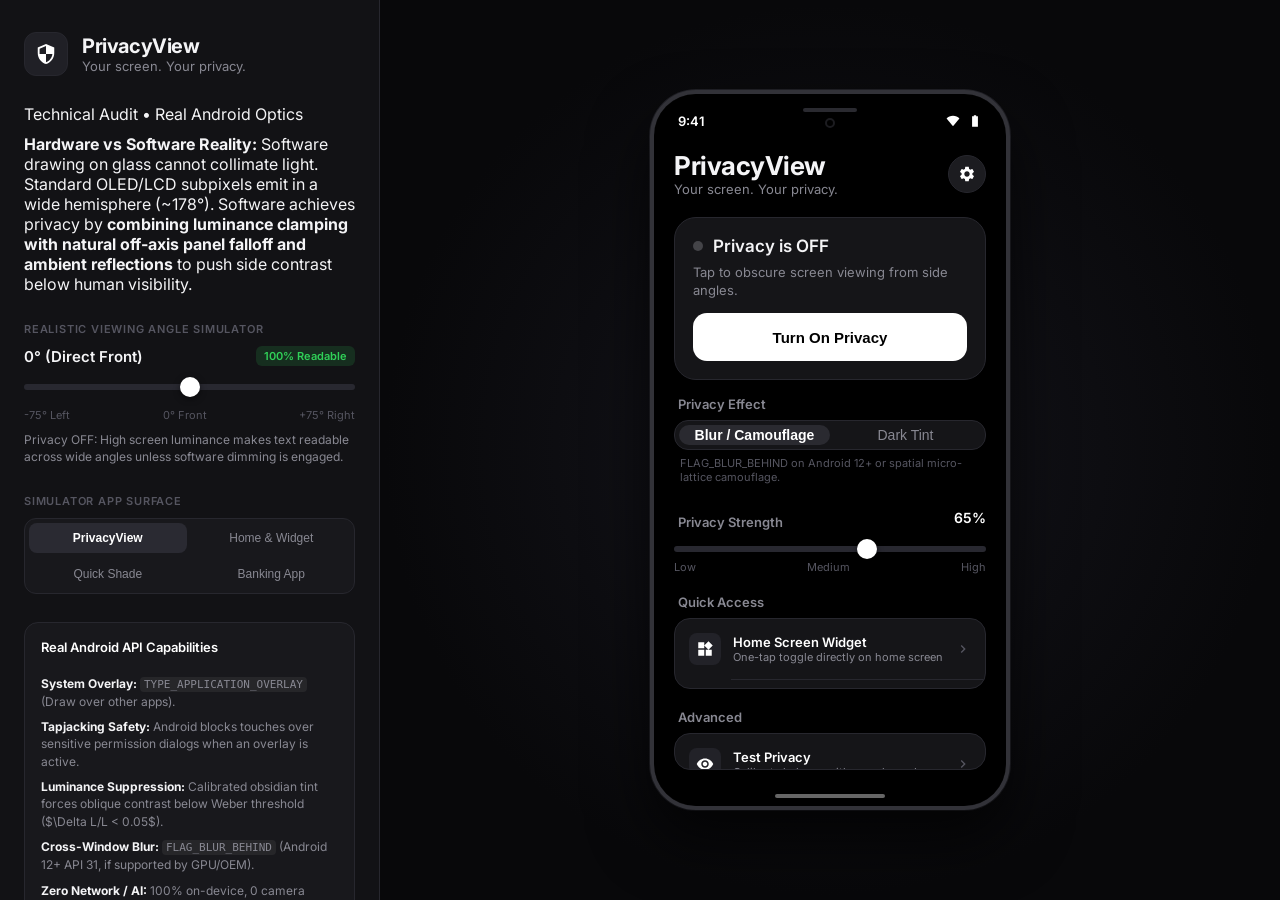
==== web-demo/index.html @ fc20a746 "feat: complete PrivacyView Android prototype with technical audit and validation protocol" ====
<!DOCTYPE html>
<html lang="en">
<head>
  <meta charset="UTF-8">
  <meta name="viewport" content="width=device-width, initial-scale=1.0">
  <title>PrivacyView • Technical Reality & Android Prototype Bench</title>
  <link rel="stylesheet" href="style.css">
  <link rel="preconnect" href="https://fonts.googleapis.com">
  <link rel="preconnect" href="https://fonts.gstatic.com" crossorigin>
  <link href="https://fonts.googleapis.com/css2?family=SF+Pro+Display:wght@300;400;500;600;700&family=Inter:wght@300;400;500;600;700&display=swap" rel="stylesheet">
</head>
<body>
  <div class="app-layout">
    <!-- Sidebar / Showcase Control Panel -->
    <aside class="control-panel">
      <div class="brand">
        <div class="brand-badge">
          <svg width="22" height="22" viewBox="0 0 24 24" fill="currentColor">
            <path d="M12 1L3 5v6c0 5.55 3.84 10.74 9 12 5.16-1.26 9-6.45 9-12V5l-9-4zm0 10.99h7c-.53 4.12-3.28 7.79-7 8.94V12H5V6.3l7-3.11v8.8z"/>
          </svg>
        </div>
        <div>
          <h1>PrivacyView</h1>
          <p class="tagline">Your screen. Your privacy.</p>
        </div>
      </div>

      <!-- Real Optics & Physics Explainer -->
      <div class="panel-section audit-card">
        <div class="audit-badge">Technical Audit • Real Android Optics</div>
        <p class="audit-summary">
          <strong>Hardware vs Software Reality:</strong> Software drawing on glass cannot collimate light. Standard OLED/LCD subpixels emit in a wide hemisphere (~178°). Software achieves privacy by <strong>combining luminance clamping with natural off-axis panel falloff and ambient reflections</strong> to push side contrast below human visibility.
        </p>
      </div>

      <div class="panel-section">
        <label class="section-label">REALISTIC VIEWING ANGLE SIMULATOR</label>
        <div class="angle-header">
          <span id="angle-label">0° (Direct Front)</span>
          <span id="angle-occlusion-tag" class="badge badge-front">100% Readable</span>
        </div>
        <input type="range" id="angle-slider" min="-75" max="75" value="0" step="1">
        <div class="slider-marks">
          <span>-75° Left</span>
          <span>0° Front</span>
          <span>+75° Right</span>
        </div>
        <p class="caption" id="angle-physics-caption">Direct line-of-sight: High visual contrast allows comfortable reading even when dimmed.</p>
      </div>

      <div class="panel-section">
        <label class="section-label">SIMULATOR APP SURFACE</label>
        <div class="pill-segmented" id="app-screen-selector">
          <button class="pill-btn active" data-screen="privacy-app">PrivacyView</button>
          <button class="pill-btn" data-screen="home-widget">Home & Widget</button>
          <button class="pill-btn" data-screen="quick-settings">Quick Shade</button>
          <button class="pill-btn" data-screen="banking-app">Banking App</button>
        </div>
      </div>

      <div class="panel-section specs-card">
        <h3>Real Android API Capabilities</h3>
        <ul>
          <li><strong>System Overlay:</strong> <code>TYPE_APPLICATION_OVERLAY</code> (Draw over other apps).</li>
          <li><strong>Tapjacking Safety:</strong> Android blocks touches over sensitive permission dialogs when an overlay is active.</li>
          <li><strong>Luminance Suppression:</strong> Calibrated obsidian tint forces oblique contrast below Weber threshold ($\Delta L/L < 0.05$).</li>
          <li><strong>Cross-Window Blur:</strong> <code>FLAG_BLUR_BEHIND</code> (Android 12+ API 31, if supported by GPU/OEM).</li>
          <li><strong>Zero Network / AI:</strong> 100% on-device, 0 camera permissions.</li>
        </ul>
      </div>

      <div class="footer-note">
        <span class="dot-live"></span> Validated Prototype Architecture
      </div>
    </aside>

    <!-- Main Viewport: 3D Phone Rig -->
    <main class="viewport">
      <div class="phone-stage">
        <div class="phone-container" id="phone-container">
          <div class="phone-body">
            <!-- Hardware Details -->
            <div class="phone-speaker"></div>
            <div class="phone-camera"></div>

            <!-- Screen Area -->
            <div class="phone-screen" id="phone-screen">
              
              <!-- System Status Bar -->
              <div class="phone-status-bar">
                <span class="status-time">9:41</span>
                <div class="status-icons">
                  <span class="privacy-tile-indicator" id="status-privacy-dot" title="PrivacyView Active"></span>
                  <svg width="14" height="14" viewBox="0 0 24 24" fill="currentColor"><path d="M12 3C7.5 3 3.75 4.8 1 7.7l11 13.3 11-13.3C20.25 4.8 16.5 3 12 3z"/></svg>
                  <svg width="14" height="14" viewBox="0 0 24 24" fill="currentColor"><path d="M17 4h-3V2h-4v2H7v18h10V4z"/></svg>
                </div>
              </div>

              <!-- SCREEN 1: PrivacyView App UI -->
              <div class="screen-view active" id="view-privacy-app">
                <div class="app-header">
                  <div>
                    <h2 class="app-title">PrivacyView</h2>
                    <p class="app-sub">Your screen. Your privacy.</p>
                  </div>
                  <button class="icon-circle-btn" id="btn-open-settings" title="Settings">
                    <svg width="18" height="18" viewBox="0 0 24 24" fill="currentColor"><path d="M19.14 12.94c.04-.3.06-.61.06-.94 0-.32-.02-.64-.07-.94l2.03-1.58c.18-.14.23-.41.12-.61l-1.92-3.32c-.12-.22-.37-.29-.59-.22l-2.39.96c-.5-.38-1.03-.7-1.62-.94l-.36-2.54c-.04-.24-.24-.41-.48-.41h-3.84c-.24 0-.43.17-.47.41l-.36 2.54c-.59.24-1.13.57-1.62.94l-2.39-.96c-.22-.08-.47 0-.59.22L2.74 8.87c-.12.21-.08.47.12.61l2.03 1.58c-.05.3-.09.63-.09.94s.02.64.07.94l-2.03 1.58c-.18.14-.23.41-.12.61l1.92 3.32c.12.22.37.29.59.22l2.39-.96c.5.38 1.03.7 1.62.94l.36 2.54c.05.24.24.41.48.41h3.84c.24 0 .44-.17.47-.41l.36-2.54c.59-.24 1.13-.56 1.62-.94l2.39.96c.22.08.47 0 .59-.22l1.92-3.32c.12-.22.07-.47-.12-.61l-2.01-1.58zM12 15.6c-1.98 0-3.6-1.62-3.6-3.6s1.62-3.6 3.6-3.6 3.6 1.62 3.6 3.6-1.62 3.6-3.6 3.6z"/></svg>
                  </button>
                </div>

                <!-- Hero Status Card -->
                <div class="card hero-card">
                  <div class="status-row">
                    <span class="status-dot" id="hero-status-dot"></span>
                    <span class="status-text" id="hero-status-text">Privacy is OFF</span>
                  </div>
                  <p class="hero-desc" id="hero-status-desc">Tap to obscure screen viewing from side angles.</p>
                  
                  <button class="hero-toggle-btn" id="hero-toggle-btn">
                    <span id="hero-btn-text">Turn On Privacy</span>
                  </button>
                </div>

                <!-- Privacy Mode Selector -->
                <div class="section-title">Privacy Effect</div>
                <div class="mode-selector-pill">
                  <div class="mode-pill-bg" id="mode-pill-indicator"></div>
                  <button class="mode-choice active" id="mode-blur-btn">Blur / Camouflage</button>
                  <button class="mode-choice" id="mode-dark-btn">Dark Tint</button>
                </div>
                <p class="mode-explanation" id="mode-explanation">FLAG_BLUR_BEHIND on Android 12+ or spatial micro-lattice camouflage.</p>

                <!-- Privacy Strength Slider -->
                <div class="strength-header">
                  <span class="section-title">Privacy Strength</span>
                  <span class="strength-val" id="strength-display">65%</span>
                </div>
                <input type="range" class="apple-slider" id="strength-slider" min="15" max="95" value="65">
                <div class="slider-ticks">
                  <span>Low</span>
                  <span>Medium</span>
                  <span>High</span>
                </div>

                <!-- Quick Access Cards -->
                <div class="section-title" style="margin-top: 20px;">Quick Access</div>
                <div class="list-card">
                  <div class="list-row" id="row-open-widget">
                    <div class="row-icon">
                      <svg width="18" height="18" viewBox="0 0 24 24" fill="currentColor"><path d="M13 13v8h8v-8h-8zM3 21h8v-8H3v8zM3 3v8h8V3H3zm13.66-1.31L11 7.34 16.66 13l5.66-5.66-5.66-5.65z"/></svg>
                    </div>
                    <div class="row-content">
                      <div class="row-title">Home Screen Widget</div>
                      <div class="row-sub">One-tap toggle directly on home screen</div>
                    </div>
                    <svg class="chevron" width="16" height="16" viewBox="0 0 24 24" fill="currentColor"><path d="M10 6L8.59 7.41 13.17 12l-4.58 4.59L10 18l6-6z"/></svg>
                  </div>
                  <div class="row-divider"></div>
                  <div class="list-row" id="row-open-qs">
                    <div class="row-icon">
                      <svg width="18" height="18" viewBox="0 0 24 24" fill="currentColor"><path d="M17 1.01L7 1c-1.1 0-2 .9-2 2v18c0 1.1.9 2 2 2h10c1.1 0 2-.9 2-2V3c0-1.1-.9-1.99-2-1.99zM17 19H7V5h10v14z"/></svg>
                    </div>
                    <div class="row-content">
                      <div class="row-title">Quick Settings Tile</div>
                      <div class="row-sub">Swipe down shade for instant toggle</div>
                    </div>
                    <svg class="chevron" width="16" height="16" viewBox="0 0 24 24" fill="currentColor"><path d="M10 6L8.59 7.41 13.17 12l-4.58 4.59L10 18l6-6z"/></svg>
                  </div>
                </div>

                <!-- Advanced -->
                <div class="section-title" style="margin-top: 20px;">Advanced</div>
                <div class="list-card">
                  <div class="list-row" id="row-open-calibration">
                    <div class="row-icon">
                      <svg width="18" height="18" viewBox="0 0 24 24" fill="currentColor"><path d="M12 4.5C7 4.5 2.73 7.61 1 12c1.73 4.39 6 7.5 11 7.5s9.27-3.11 11-7.5c-1.73-4.39-6-7.5-11-7.5zM12 17c-2.76 0-5-2.24-5-5s2.24-5 5-5 5 2.24 5 5-2.24 5-5 5zm0-8c-1.66 0-3 1.34-3 3s1.34 3 3 3 3-1.34 3-3-1.34-3-3-3z"/></svg>
                    </div>
                    <div class="row-content">
                      <div class="row-title">Test Privacy</div>
                      <div class="row-sub">Calibrate balance with sample cards</div>
                    </div>
                    <svg class="chevron" width="16" height="16" viewBox="0 0 24 24" fill="currentColor"><path d="M10 6L8.59 7.41 13.17 12l-4.58 4.59L10 18l6-6z"/></svg>
                  </div>
                </div>
              </div>

              <!-- SCREEN 2: Home Screen with Widget -->
              <div class="screen-view" id="view-home-widget">
                <div class="home-clock">9:41</div>
                <div class="home-date">Wednesday, September 9</div>

                <!-- PrivacyView Home Widget Card -->
                <div class="home-widget-card" id="home-widget-element">
                  <div class="widget-header">
                    <div class="widget-app-title">PrivacyView</div>
                    <svg width="16" height="16" viewBox="0 0 24 24" fill="currentColor"><path d="M12 1L3 5v6c0 5.55 3.84 10.74 9 12 5.16-1.26 9-6.45 9-12V5l-9-4z"/></svg>
                  </div>
                  <div class="widget-action-pill" id="widget-toggle-action">
                    <span class="widget-dot" id="widget-dot"></span>
                    <span class="widget-label" id="widget-label">Privacy OFF</span>
                  </div>
                </div>

                <!-- Mock App Grid -->
                <div class="app-icon-grid">
                  <div class="app-icon-item" data-app="banking">
                    <div class="app-icon bank-icon">
                      <svg width="24" height="24" viewBox="0 0 24 24" fill="currentColor"><path d="M4 10v7h3v-7H4zm6 0v7h3v-7h-3zM2 22h19v-3H2v3zm14-12v7h3v-7h-3zm-5-9L2 6v2h19V6l-10-5z"/></svg>
                    </div>
                    <span>Bank</span>
                  </div>
                  <div class="app-icon-item" data-app="messages">
                    <div class="app-icon msg-icon">
                      <svg width="24" height="24" viewBox="0 0 24 24" fill="currentColor"><path d="M20 2H4c-1.1 0-2 .9-2 2v18l4-4h14c1.1 0 2-.9 2-2V4c0-1.1-.9-2-2-2z"/></svg>
                    </div>
                    <span>Messages</span>
                  </div>
                  <div class="app-icon-item" data-app="privacy">
                    <div class="app-icon pv-icon">
                      <svg width="24" height="24" viewBox="0 0 24 24" fill="currentColor"><path d="M12 1L3 5v6c0 5.55 3.84 10.74 9 12 5.16-1.26 9-6.45 9-12V5l-9-4z"/></svg>
                    </div>
                    <span>PrivacyView</span>
                  </div>
                  <div class="app-icon-item">
                    <div class="app-icon settings-icon">
                      <svg width="24" height="24" viewBox="0 0 24 24" fill="currentColor"><path d="M19.14 12.94c.04-.3.06-.61.06-.94 0-.32-.02-.64-.07-.94l2.03-1.58-1.92-3.32-2.39.96c-.5-.38-1.03-.7-1.62-.94l-.36-2.54h-3.84l-.36 2.54c-.59.24-1.13.57-1.62.94l-2.39-.96-1.92 3.32 2.03 1.58c-.05.3-.09.63-.09.94s.02.64.07.94l-2.03 1.58 1.92 3.32 2.39-.96c.5.38 1.03.7 1.62.94l.36 2.54h3.84l.36-2.54c.59-.24 1.13-.56 1.62-.94l2.39.96 1.92-3.32-2.01-1.58z"/></svg>
                    </div>
                    <span>Settings</span>
                  </div>
                </div>
              </div>

              <!-- SCREEN 3: Quick Settings Notification Shade -->
              <div class="screen-view" id="view-quick-settings">
                <div class="shade-header">
                  <div class="shade-time">9:41</div>
                  <div class="shade-date">Wednesday, Sept 9</div>
                </div>
                
                <div class="qs-grid">
                  <div class="qs-tile" id="qs-privacy-tile">
                    <div class="qs-tile-icon">
                      <svg width="22" height="22" viewBox="0 0 24 24" fill="currentColor"><path d="M12 1L3 5v6c0 5.55 3.84 10.74 9 12 5.16-1.26 9-6.45 9-12V5l-9-4z"/></svg>
                    </div>
                    <div class="qs-tile-text">
                      <div class="qs-tile-title">PrivacyView</div>
                      <div class="qs-tile-sub" id="qs-tile-sub">Off</div>
                    </div>
                  </div>

                  <div class="qs-tile active">
                    <div class="qs-tile-icon">
                      <svg width="22" height="22" viewBox="0 0 24 24" fill="currentColor"><path d="M12 3C7.5 3 3.75 4.8 1 7.7l11 13.3 11-13.3C20.25 4.8 16.5 3 12 3z"/></svg>
                    </div>
                    <div class="qs-tile-text">
                      <div class="qs-tile-title">Wi-Fi</div>
                      <div class="qs-tile-sub">Office-5G</div>
                    </div>
                  </div>

                  <div class="qs-tile active">
                    <div class="qs-tile-icon">
                      <svg width="22" height="22" viewBox="0 0 24 24" fill="currentColor"><path d="M17.71 7.71L12 2h-1v7.59L6.41 5 5 6.41 10.59 12 5 17.59 6.41 19 11 14.41V22h1l5.71-5.71-4.3-4.29 4.3-4.29zM13 5.83l1.88 1.88L13 9.59V5.83zm1.88 10.46L13 18.17v-3.76l1.88 1.88z"/></svg>
                    </div>
                    <div class="qs-tile-text">
                      <div class="qs-tile-title">Bluetooth</div>
                      <div class="qs-tile-sub">On</div>
                    </div>
                  </div>

                  <div class="qs-tile">
                    <div class="qs-tile-icon">
                      <svg width="22" height="22" viewBox="0 0 24 24" fill="currentColor"><path d="M20 8.69V4h-4.69L12 .69 8.69 4H4v4.69L.69 12 4 15.31V20h4.69L12 23.31 15.31 20H20v-4.69L23.31 12 20 8.69zM12 18c-3.31 0-6-2.69-6-6s2.69-6 6-6 6 2.69 6 6-2.69 6-6 6zm0-10c-2.21 0-4 1.79-4 4s1.79 4 4 4 4-1.79 4-4-1.79-4-4-4z"/></svg>
                    </div>
                    <div class="qs-tile-text">
                      <div class="qs-tile-title">Flashlight</div>
                      <div class="qs-tile-sub">Off</div>
                    </div>
                  </div>
                </div>

                <!-- Ongoing Foreground Notification -->
                <div class="ongoing-notification" id="qs-ongoing-notif">
                  <div class="notif-header">
                    <span class="notif-source">PrivacyView • Active</span>
                    <span class="notif-time">now</span>
                  </div>
                  <div class="notif-body">
                    <div class="notif-title">PrivacyView Active</div>
                    <div class="notif-msg">Tap to configure or turn off privacy mode.</div>
                  </div>
                </div>
              </div>

              <!-- SCREEN 4: Banking Confidential App (Angle Stress Test) -->
              <div class="screen-view" id="view-banking-app">
                <div class="bank-nav">
                  <span>Apex Premier Banking</span>
                  <svg width="18" height="18" viewBox="0 0 24 24" fill="currentColor"><path d="M12 1L3 5v6c0 5.55 3.84 10.74 9 12 5.16-1.26 9-6.45 9-12V5l-9-4z"/></svg>
                </div>
                <div class="bank-card">
                  <div class="bank-card-title">Total Liquid Balance</div>
                  <div class="bank-balance">$ 48,291.50</div>
                  <div class="bank-acct">Account ending in •••• 9842</div>
                </div>

                <div class="bank-trans-card">
                  <div class="trans-header">Confidential Transfers</div>
                  <div class="trans-item">
                    <div>
                      <div class="trans-name">Private Equity Dividend</div>
                      <div class="trans-date">Today at 8:15 AM</div>
                    </div>
                    <div class="trans-amount green">+$12,500.00</div>
                  </div>
                  <div class="trans-item">
                    <div>
                      <div class="trans-name">Wire to Trust Escrow</div>
                      <div class="trans-date">Yesterday</div>
                    </div>
                    <div class="trans-amount">-$35,000.00</div>
                  </div>
                </div>

                <div class="bank-note">
                  <strong>2FA Emergency Code:</strong><br>
                  <code>XK92-8410-PV49-1104</code>
                </div>
              </div>

              <!-- SYSTEM-WIDE PRIVACY OVERLAY LAYER -->
              <div class="privacy-overlay-system" id="privacy-overlay-system"></div>

              <!-- Bottom Gesture Pill -->
              <div class="home-gesture-bar"></div>
            </div>
          </div>
        </div>
      </div>
    </main>
  </div>

  <script src="app.js"></script>
</body>
</html>
---- web-demo/style.css ----
:root {
  --bg-core: #09090b;
  --panel-bg: #121215;
  --card-bg: #18181c;
  --border-subtle: #27272e;
  --text-main: #f4f4f6;
  --text-muted: #888892;
  --text-dim: #555560;
  --accent-green: #30d158;
  --accent-orange: #ff9f0a;
  --font-stack: -apple-system, BlinkMacSystemFont, "SF Pro Display", "Inter", "Segoe UI", sans-serif;
}

* {
  box-sizing: border-box;
  margin: 0;
  padding: 0;
  -webkit-font-smoothing: antialiased;
}

body {
  font-family: var(--font-stack);
  background-color: var(--bg-core);
  color: var(--text-main);
  height: 100vh;
  overflow: hidden;
  display: flex;
}

/* App Layout */
.app-layout {
  display: flex;
  width: 100vw;
  height: 100vh;
}

/* Sidebar / Showcase Control Panel */
.control-panel {
  width: 380px;
  min-width: 340px;
  background: var(--panel-bg);
  border-right: 1px solid var(--border-subtle);
  padding: 32px 24px;
  display: flex;
  flex-direction: column;
  gap: 28px;
  overflow-y: auto;
  z-index: 10;
}

.brand {
  display: flex;
  align-items: center;
  gap: 14px;
}

.brand-badge {
  width: 44px;
  height: 44px;
  background: #202026;
  border: 1px solid var(--border-subtle);
  border-radius: 12px;
  display: flex;
  align-items: center;
  justify-content: center;
  color: #fff;
}

.brand h1 {
  font-size: 20px;
  font-weight: 700;
  letter-spacing: -0.4px;
}

.brand .tagline {
  font-size: 13px;
  color: var(--text-muted);
}

.panel-section {
  display: flex;
  flex-direction: column;
  gap: 10px;
}

.section-label {
  font-size: 11px;
  font-weight: 600;
  letter-spacing: 0.8px;
  color: var(--text-dim);
}

.angle-header {
  display: flex;
  justify-content: space-between;
  align-items: center;
}

#angle-label {
  font-size: 15px;
  font-weight: 600;
}

.badge {
  font-size: 11px;
  font-weight: 600;
  padding: 3px 8px;
  border-radius: 6px;
}

.badge-front {
  background: rgba(48, 209, 88, 0.15);
  color: var(--accent-green);
}

.badge-side {
  background: rgba(255, 159, 10, 0.15);
  color: var(--accent-orange);
}

.slider-marks {
  display: flex;
  justify-content: space-between;
  font-size: 11px;
  color: var(--text-dim);
}

.caption {
  font-size: 12px;
  color: var(--text-muted);
  line-height: 1.4;
}

/* Segmented Pill Selector */
.pill-segmented {
  display: grid;
  grid-template-columns: 1fr 1fr;
  gap: 6px;
  background: var(--card-bg);
  padding: 4px;
  border-radius: 12px;
  border: 1px solid var(--border-subtle);
}

.pill-btn {
  background: transparent;
  border: none;
  color: var(--text-muted);
  padding: 8px 12px;
  font-size: 12px;
  font-weight: 500;
  border-radius: 8px;
  cursor: pointer;
  transition: all 0.15s ease;
}

.pill-btn:hover {
  color: #fff;
}

.pill-btn.active {
  background: #2a2a32;
  color: #fff;
  font-weight: 600;
}

.specs-card {
  background: var(--card-bg);
  padding: 16px;
  border-radius: 14px;
  border: 1px solid var(--border-subtle);
}

.specs-card h3 {
  font-size: 13px;
  font-weight: 600;
  margin-bottom: 10px;
  color: #fff;
}

.specs-card ul {
  list-style: none;
  display: flex;
  flex-direction: column;
  gap: 8px;
  font-size: 12px;
  color: var(--text-muted);
  line-height: 1.45;
}

.specs-card strong {
  color: var(--text-main);
}

.specs-card code {
  font-size: 11px;
  background: rgba(255,255,255,0.06);
  padding: 1px 4px;
  border-radius: 4px;
}

.footer-note {
  margin-top: auto;
  font-size: 12px;
  color: var(--text-dim);
  display: flex;
  align-items: center;
  gap: 6px;
}

.dot-live {
  width: 8px;
  height: 8px;
  border-radius: 50%;
  background: var(--accent-green);
  box-shadow: 0 0 8px var(--accent-green);
}

/* Viewport & 3D Rig */
.viewport {
  flex: 1;
  display: flex;
  align-items: center;
  justify-content: center;
  perspective: 1200px;
  background: radial-gradient(circle at center, #15151c 0%, #08080a 70%);
  position: relative;
  overflow: hidden;
}

.phone-stage {
  transform-style: preserve-3d;
  transition: transform 0.12s ease-out;
}

.phone-container {
  transform-style: preserve-3d;
  transition: transform 0.15s cubic-bezier(0.16, 1, 0.3, 1);
}

/* Phone Bezel */
.phone-body {
  width: 360px;
  height: 720px;
  background: #111114;
  border-radius: 46px;
  border: 4px solid #323238;
  box-shadow:
    0 30px 60px rgba(0, 0, 0, 0.7),
    0 0 0 1px #222228,
    inset 0 0 0 2px rgba(255, 255, 255, 0.1);
  position: relative;
  overflow: hidden;
  display: flex;
  flex-direction: column;
}

.phone-speaker {
  position: absolute;
  top: 14px;
  left: 50%;
  transform: translateX(-50%);
  width: 54px;
  height: 4px;
  background: #2a2a30;
  border-radius: 2px;
  z-index: 50;
}

.phone-camera {
  position: absolute;
  top: 24px;
  left: 50%;
  transform: translateX(-50%);
  width: 10px;
  height: 10px;
  background: #000;
  border: 2px solid #1c1c20;
  border-radius: 50%;
  z-index: 50;
}

/* Phone Screen */
.phone-screen {
  position: relative;
  width: 100%;
  height: 100%;
  background: #000;
  border-radius: 40px;
  overflow: hidden;
  display: flex;
  flex-direction: column;
}

/* Status Bar */
.phone-status-bar {
  height: 44px;
  padding: 10px 24px 0 24px;
  display: flex;
  justify-content: space-between;
  align-items: center;
  font-size: 13px;
  font-weight: 600;
  z-index: 40;
  color: #fff;
}

.status-icons {
  display: flex;
  align-items: center;
  gap: 8px;
}

.privacy-tile-indicator {
  width: 7px;
  height: 7px;
  border-radius: 50%;
  background: var(--accent-green);
  opacity: 0;
  transition: opacity 0.2s ease;
}

.privacy-tile-indicator.active {
  opacity: 1;
}

/* Gesture Pill */
.home-gesture-bar {
  position: absolute;
  bottom: 8px;
  left: 50%;
  transform: translateX(-50%);
  width: 110px;
  height: 4px;
  background: rgba(255, 255, 255, 0.4);
  border-radius: 2px;
  z-index: 40;
}

/* Screen Views */
.screen-view {
  position: absolute;
  top: 44px;
  bottom: 24px;
  left: 0;
  right: 0;
  padding: 12px 20px;
  display: none;
  flex-direction: column;
  overflow-y: auto;
  scrollbar-width: none;
  z-index: 20;
}

.screen-view::-webkit-scrollbar {
  display: none;
}

.screen-view.active {
  display: flex;
}

/* Screen 1: PrivacyView App UI */
.app-header {
  display: flex;
  justify-content: space-between;
  align-items: center;
  margin-bottom: 20px;
}

.app-title {
  font-size: 26px;
  font-weight: 700;
  letter-spacing: -0.5px;
}

.app-sub {
  font-size: 13px;
  color: var(--text-muted);
}

.icon-circle-btn {
  width: 38px;
  height: 38px;
  border-radius: 50%;
  background: #1c1c20;
  border: 1px solid var(--border-subtle);
  color: #fff;
  display: flex;
  align-items: center;
  justify-content: center;
  cursor: pointer;
}

.card {
  background: #151518;
  border: 1px solid var(--border-subtle);
  border-radius: 22px;
  padding: 18px;
}

.hero-card {
  display: flex;
  flex-direction: column;
  gap: 8px;
}

.status-row {
  display: flex;
  align-items: center;
  gap: 10px;
}

.status-dot {
  width: 10px;
  height: 10px;
  border-radius: 50%;
  background: #444448;
  transition: all 0.25s ease;
}

.status-dot.active {
  background: var(--accent-green);
  box-shadow: 0 0 10px var(--accent-green);
}

.status-text {
  font-size: 17px;
  font-weight: 600;
}

.hero-desc {
  font-size: 13px;
  color: var(--text-muted);
  line-height: 1.35;
  margin-bottom: 6px;
}

.hero-toggle-btn {
  width: 100%;
  height: 48px;
  border-radius: 14px;
  border: none;
  background: #ffffff;
  color: #000000;
  font-size: 15px;
  font-weight: 600;
  cursor: pointer;
  transition: all 0.2s cubic-bezier(0.16, 1, 0.3, 1);
  display: flex;
  align-items: center;
  justify-content: center;
}

.hero-toggle-btn.active {
  background: #24242a;
  color: #ffffff;
  border: 1px solid var(--border-subtle);
}

.section-title {
  font-size: 13px;
  font-weight: 600;
  color: var(--text-muted);
  margin: 16px 0 8px 4px;
}

.mode-selector-pill {
  position: relative;
  display: grid;
  grid-template-columns: 1fr 1fr;
  background: #151518;
  border: 1px solid var(--border-subtle);
  border-radius: 14px;
  padding: 4px;
  height: 44px;
}

.mode-pill-bg {
  position: absolute;
  top: 4px;
  bottom: 4px;
  left: 4px;
  width: calc(50% - 4px);
  background: #2a2a30;
  border-radius: 10px;
  transition: transform 0.2s cubic-bezier(0.16, 1, 0.3, 1);
}

.mode-choice {
  position: relative;
  background: transparent;
  border: none;
  color: var(--text-muted);
  font-size: 14px;
  font-weight: 500;
  cursor: pointer;
  z-index: 2;
  transition: color 0.15s ease;
}

.mode-choice.active {
  color: #fff;
  font-weight: 600;
}

.mode-explanation {
  font-size: 11px;
  color: var(--text-dim);
  margin: 6px 0 0 6px;
}

.strength-header {
  display: flex;
  justify-content: space-between;
  align-items: center;
  margin-top: 14px;
}

.strength-val {
  font-size: 14px;
  font-weight: 600;
  color: #fff;
}

/* Sliders */
input[type="range"] {
  -webkit-appearance: none;
  appearance: none;
  width: 100%;
  height: 6px;
  background: #282830;
  border-radius: 3px;
  outline: none;
  margin: 8px 0;
}

input[type="range"]::-webkit-slider-thumb {
  -webkit-appearance: none;
  appearance: none;
  width: 20px;
  height: 20px;
  border-radius: 50%;
  background: #ffffff;
  cursor: pointer;
  box-shadow: 0 2px 6px rgba(0,0,0,0.5);
}

.slider-ticks {
  display: flex;
  justify-content: space-between;
  font-size: 11px;
  color: var(--text-dim);
}

.list-card {
  background: #151518;
  border: 1px solid var(--border-subtle);
  border-radius: 16px;
  overflow: hidden;
}

.list-row {
  display: flex;
  align-items: center;
  padding: 14px;
  gap: 12px;
  cursor: pointer;
  transition: background 0.15s ease;
}

.list-row:hover {
  background: #1a1a1f;
}

.row-icon {
  width: 32px;
  height: 32px;
  border-radius: 8px;
  background: #222228;
  display: flex;
  align-items: center;
  justify-content: center;
  color: #fff;
}

.row-content {
  flex: 1;
}

.row-title {
  font-size: 13px;
  font-weight: 600;
  color: #fff;
}

.row-sub {
  font-size: 11px;
  color: var(--text-muted);
}

.chevron {
  color: var(--text-dim);
}

.row-divider {
  height: 1px;
  background: var(--border-subtle);
  margin-left: 56px;
}

/* Screen 2: Home Screen */
.home-clock {
  font-size: 46px;
  font-weight: 300;
  letter-spacing: -1px;
  text-align: center;
  margin-top: 18px;
}

.home-date {
  font-size: 13px;
  color: var(--text-muted);
  text-align: center;
  margin-bottom: 24px;
}

.home-widget-card {
  background: #1a1a1e;
  border: 1px solid #2e2e36;
  border-radius: 20px;
  padding: 16px;
  margin-bottom: 30px;
  box-shadow: 0 10px 24px rgba(0,0,0,0.4);
}

.widget-header {
  display: flex;
  justify-content: space-between;
  align-items: center;
  font-size: 13px;
  font-weight: 600;
  margin-bottom: 12px;
}

.widget-action-pill {
  display: flex;
  align-items: center;
  justify-content: center;
  gap: 8px;
  background: #25252c;
  border: 1px solid #34343e;
  padding: 8px;
  border-radius: 12px;
  cursor: pointer;
  transition: all 0.15s ease;
}

.widget-action-pill:hover {
  background: #2e2e38;
}

.widget-dot {
  width: 8px;
  height: 8px;
  border-radius: 50%;
  background: #888890;
}

.widget-dot.active {
  background: var(--accent-green);
  box-shadow: 0 0 6px var(--accent-green);
}

.widget-label {
  font-size: 12px;
  font-weight: 600;
  color: #fff;
}

.app-icon-grid {
  display: grid;
  grid-template-columns: repeat(4, 1fr);
  gap: 16px;
}

.app-icon-item {
  display: flex;
  flex-direction: column;
  align-items: center;
  gap: 6px;
  cursor: pointer;
}

.app-icon-item span {
  font-size: 11px;
  color: var(--text-muted);
}

.app-icon {
  width: 52px;
  height: 52px;
  border-radius: 14px;
  display: flex;
  align-items: center;
  justify-content: center;
  color: #fff;
}

.bank-icon { background: linear-gradient(135deg, #1e3c72, #2a5298); }
.msg-icon { background: linear-gradient(135deg, #0ba360, #3cba92); }
.pv-icon { background: #1c1c22; border: 1px solid #383842; }
.settings-icon { background: linear-gradient(135deg, #485563, #29323c); }

/* Screen 3: Quick Settings */
.shade-header {
  margin-bottom: 20px;
}

.shade-time {
  font-size: 32px;
  font-weight: 600;
}

.shade-date {
  font-size: 12px;
  color: var(--text-muted);
}

.qs-grid {
  display: grid;
  grid-template-columns: 1fr 1fr;
  gap: 10px;
  margin-bottom: 20px;
}

.qs-tile {
  background: #1c1c22;
  border-radius: 16px;
  padding: 12px;
  display: flex;
  align-items: center;
  gap: 10px;
  cursor: pointer;
  transition: all 0.2s ease;
  border: 1px solid transparent;
}

.qs-tile.active {
  background: #ffffff;
  color: #000;
}

.qs-tile.active .qs-tile-icon {
  background: rgba(0,0,0,0.1);
  color: #000;
}

.qs-tile.active .qs-tile-sub {
  color: #555;
}

.qs-tile-icon {
  width: 34px;
  height: 34px;
  border-radius: 50%;
  background: #2a2a32;
  display: flex;
  align-items: center;
  justify-content: center;
  color: #fff;
}

.qs-tile-title {
  font-size: 12px;
  font-weight: 600;
}

.qs-tile-sub {
  font-size: 10px;
  color: var(--text-muted);
}

.ongoing-notification {
  background: #18181c;
  border-radius: 16px;
  padding: 14px;
  border: 1px solid var(--border-subtle);
  display: none;
}

.ongoing-notification.active {
  display: block;
}

.notif-header {
  display: flex;
  justify-content: space-between;
  font-size: 10px;
  color: var(--text-muted);
  margin-bottom: 4px;
}

.notif-title {
  font-size: 13px;
  font-weight: 600;
  margin-bottom: 2px;
}

.notif-msg {
  font-size: 11px;
  color: var(--text-muted);
}

/* Screen 4: Banking Confidential App */
.bank-nav {
  display: flex;
  justify-content: space-between;
  align-items: center;
  font-size: 14px;
  font-weight: 600;
  margin-bottom: 18px;
}

.bank-card {
  background: linear-gradient(135deg, #161b2e, #1a233a);
  border: 1px solid #283756;
  border-radius: 20px;
  padding: 20px;
  margin-bottom: 18px;
}

.bank-card-title {
  font-size: 11px;
  color: #8da4c8;
  text-transform: uppercase;
  letter-spacing: 0.5px;
}

.bank-balance {
  font-size: 28px;
  font-weight: 700;
  margin: 6px 0;
  color: #fff;
}

.bank-acct {
  font-size: 11px;
  color: #7b94ba;
}

.bank-trans-card {
  background: #15151a;
  border: 1px solid var(--border-subtle);
  border-radius: 16px;
  padding: 14px;
  margin-bottom: 16px;
}

.trans-header {
  font-size: 12px;
  font-weight: 600;
  color: var(--text-muted);
  margin-bottom: 10px;
}

.trans-item {
  display: flex;
  justify-content: space-between;
  align-items: center;
  padding: 8px 0;
  border-bottom: 1px solid #222228;
}

.trans-item:last-child {
  border-bottom: none;
}

.trans-name {
  font-size: 12px;
  font-weight: 500;
}

.trans-date {
  font-size: 10px;
  color: var(--text-muted);
}

.trans-amount {
  font-size: 13px;
  font-weight: 600;
}

.trans-amount.green {
  color: var(--accent-green);
}

.bank-note {
  background: #181820;
  border-left: 3px solid var(--accent-orange);
  padding: 12px;
  border-radius: 0 10px 10px 0;
  font-size: 12px;
  line-height: 1.5;
}

.bank-note code {
  font-size: 13px;
  color: #fff;
  font-weight: 600;
}

/* SYSTEM-WIDE PRIVACY OVERLAY */
.privacy-overlay-system {
  position: absolute;
  top: 0;
  left: 0;
  right: 0;
  bottom: 0;
  pointer-events: none;
  z-index: 35;
  transition: opacity 0.2s cubic-bezier(0.16, 1, 0.3, 1), backdrop-filter 0.2s ease;
  opacity: 0;
}

.privacy-overlay-system.active {
  opacity: 1;
}

/* Micro-louver grating + blur effect for off-axis */
.privacy-overlay-system.mode-blur {
  background-image: repeating-linear-gradient(
    90deg,
    rgba(15, 15, 20, 0.85) 0px,
    rgba(15, 15, 20, 0.85) 2px,
    transparent 2px,
    transparent 4px
  );
  backdrop-filter: blur(var(--overlay-blur, 0px));
}

/* Polarized dark tint mode */
.privacy-overlay-system.mode-dark {
  background-color: rgba(5, 5, 8, var(--overlay-dark-alpha, 0.7));
}
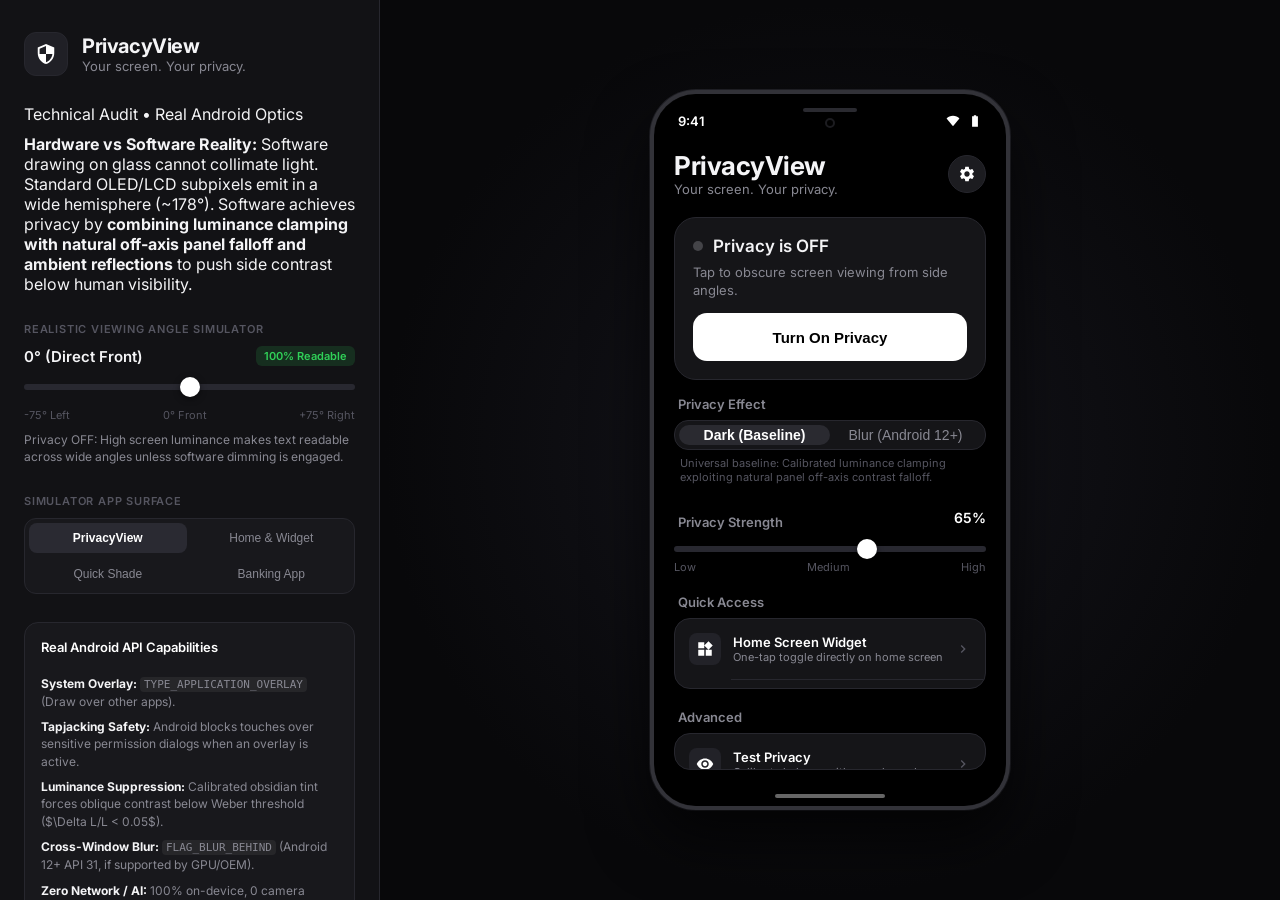
==== commit 844b3b6f: "feat: implement 19 final requirements (Universal Dark baseline, dynamic Blur fallback, tapjacking sa" ====
--- a/web-demo/index.html
+++ b/web-demo/index.html
@@ -125,10 +125,10 @@
                 <div class="section-title">Privacy Effect</div>
                 <div class="mode-selector-pill">
                   <div class="mode-pill-bg" id="mode-pill-indicator"></div>
-                  <button class="mode-choice active" id="mode-blur-btn">Blur / Camouflage</button>
-                  <button class="mode-choice" id="mode-dark-btn">Dark Tint</button>
-                </div>
-                <p class="mode-explanation" id="mode-explanation">FLAG_BLUR_BEHIND on Android 12+ or spatial micro-lattice camouflage.</p>
+                  <button class="mode-choice active" id="mode-dark-btn">Dark (Baseline)</button>
+                  <button class="mode-choice" id="mode-blur-btn">Blur (Android 12+)</button>
+                </div>
+                <p class="mode-explanation" id="mode-explanation">Universal baseline: Calibrated luminance clamping exploiting natural panel off-axis contrast falloff.</p>
 
                 <!-- Privacy Strength Slider -->
                 <div class="strength-header">
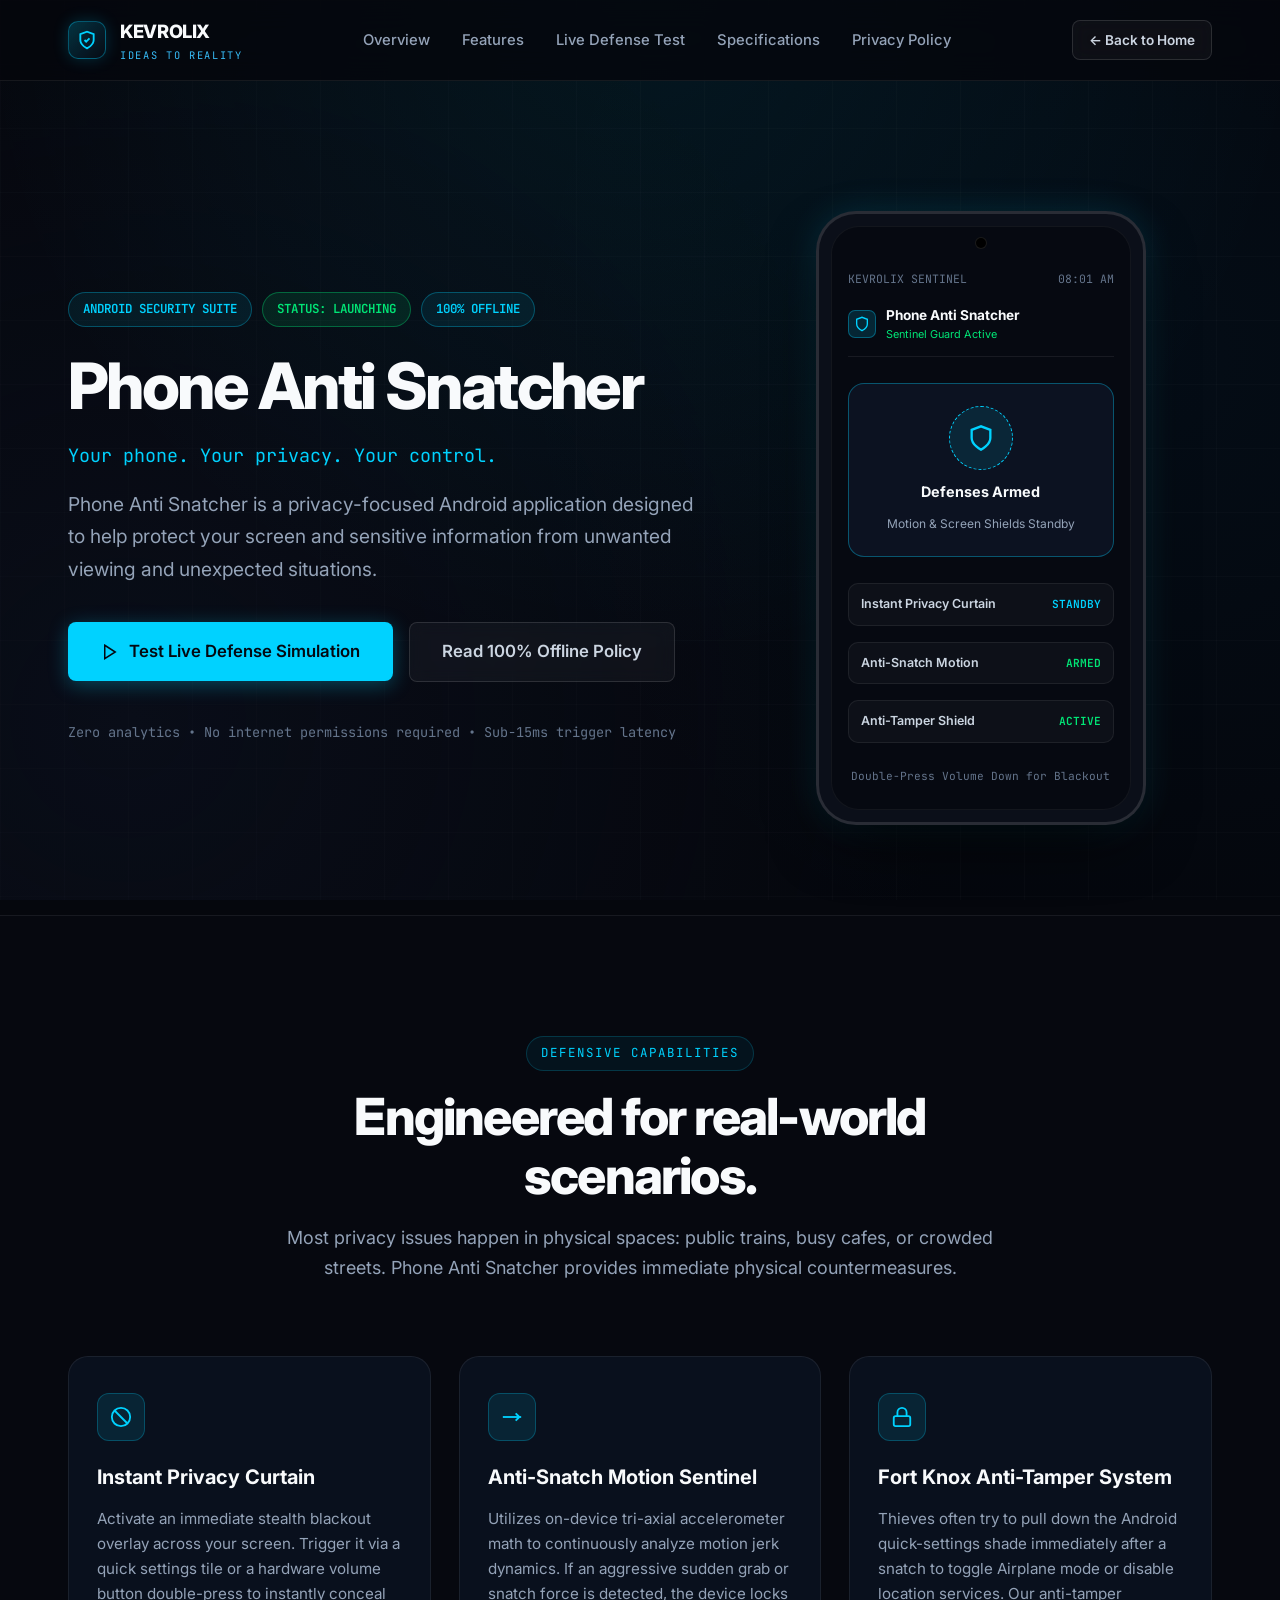
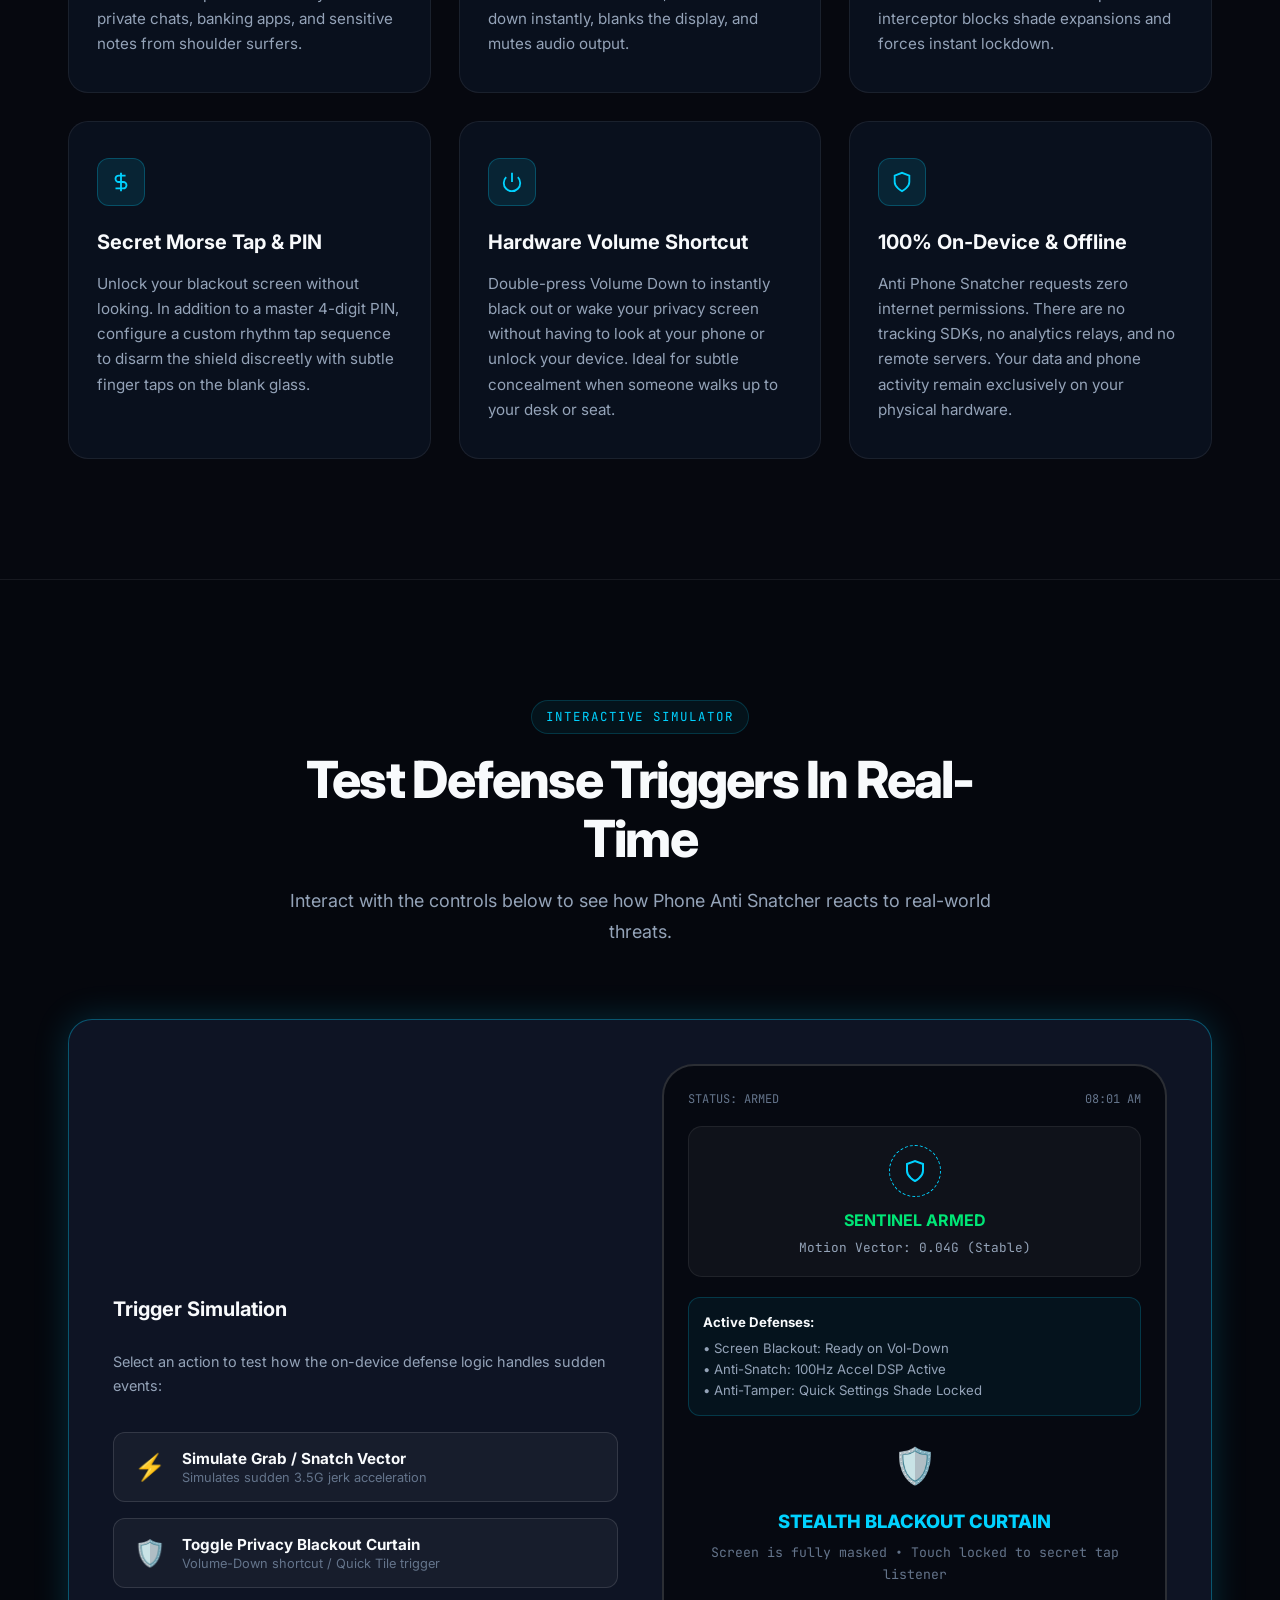
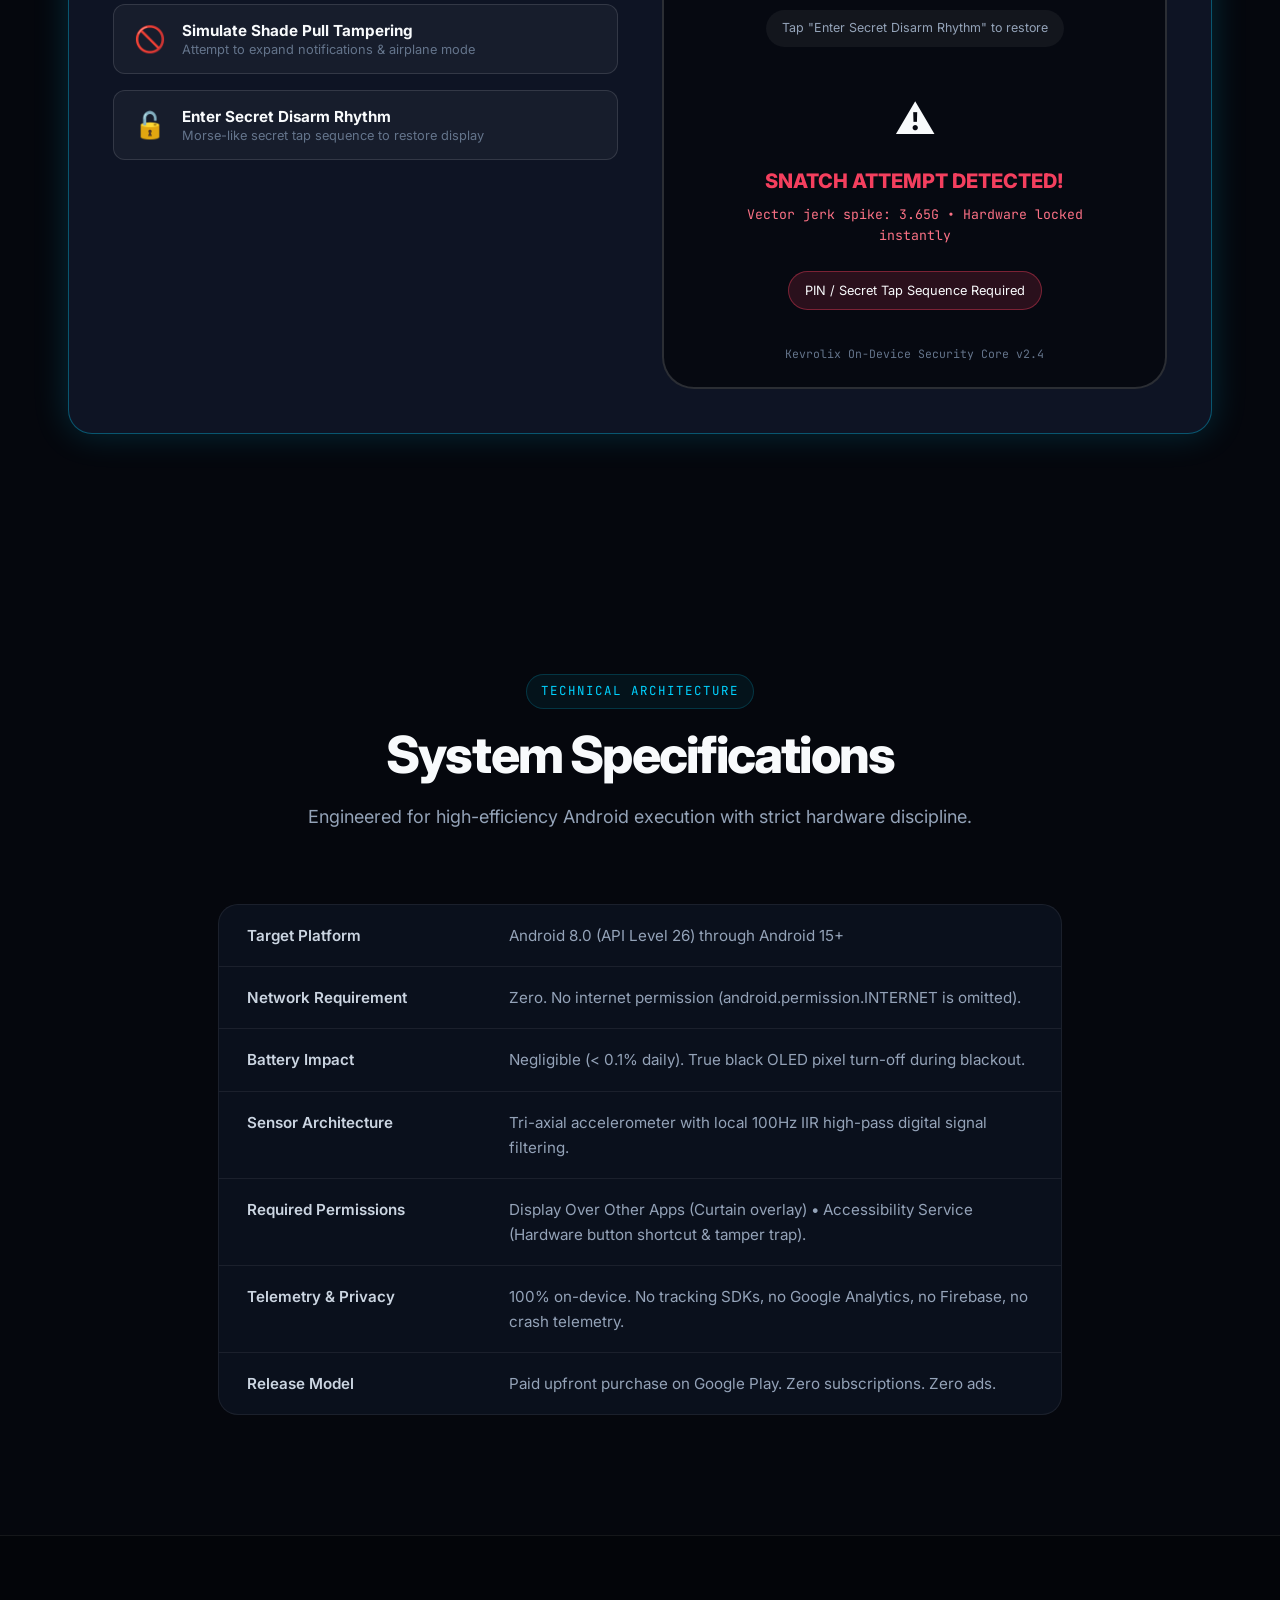
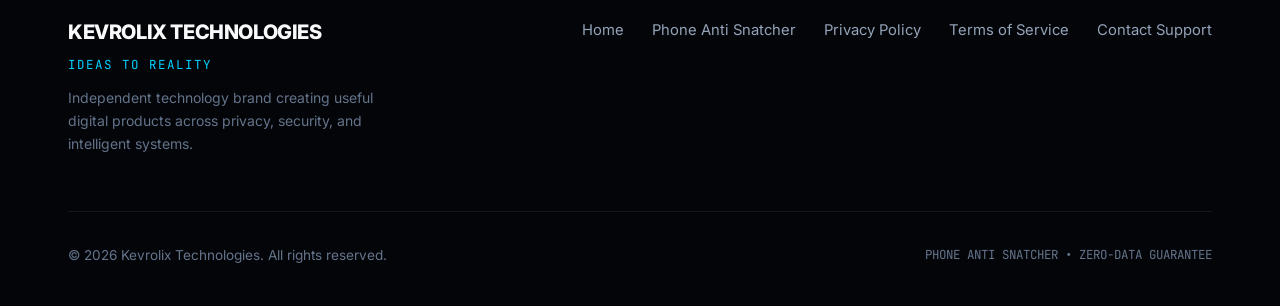
==== commit 6703fdfa: "Replace old prototype bench with premium Phone Anti Snatcher product page" ====
--- a/web-demo/index.html
+++ b/web-demo/index.html
@@ -2,344 +2,13 @@
 <html lang="en">
 <head>
   <meta charset="UTF-8">
-  <meta name="viewport" content="width=device-width, initial-scale=1.0">
-  <title>PrivacyView • Technical Reality & Android Prototype Bench</title>
-  <link rel="stylesheet" href="style.css">
-  <link rel="preconnect" href="https://fonts.googleapis.com">
-  <link rel="preconnect" href="https://fonts.gstatic.com" crossorigin>
-  <link href="https://fonts.googleapis.com/css2?family=SF+Pro+Display:wght@300;400;500;600;700&family=Inter:wght@300;400;500;600;700&display=swap" rel="stylesheet">
+  <meta http-equiv="refresh" content="0; url=../website/phone-anti-snatcher.html">
+  <title>Redirecting to Phone Anti Snatcher</title>
+  <script>
+    window.location.href = "../website/phone-anti-snatcher.html";
+  </script>
 </head>
-<body>
-  <div class="app-layout">
-    <!-- Sidebar / Showcase Control Panel -->
-    <aside class="control-panel">
-      <div class="brand">
-        <div class="brand-badge">
-          <svg width="22" height="22" viewBox="0 0 24 24" fill="currentColor">
-            <path d="M12 1L3 5v6c0 5.55 3.84 10.74 9 12 5.16-1.26 9-6.45 9-12V5l-9-4zm0 10.99h7c-.53 4.12-3.28 7.79-7 8.94V12H5V6.3l7-3.11v8.8z"/>
-          </svg>
-        </div>
-        <div>
-          <h1>PrivacyView</h1>
-          <p class="tagline">Your screen. Your privacy.</p>
-        </div>
-      </div>
-
-      <!-- Real Optics & Physics Explainer -->
-      <div class="panel-section audit-card">
-        <div class="audit-badge">Technical Audit • Real Android Optics</div>
-        <p class="audit-summary">
-          <strong>Hardware vs Software Reality:</strong> Software drawing on glass cannot collimate light. Standard OLED/LCD subpixels emit in a wide hemisphere (~178°). Software achieves privacy by <strong>combining luminance clamping with natural off-axis panel falloff and ambient reflections</strong> to push side contrast below human visibility.
-        </p>
-      </div>
-
-      <div class="panel-section">
-        <label class="section-label">REALISTIC VIEWING ANGLE SIMULATOR</label>
-        <div class="angle-header">
-          <span id="angle-label">0° (Direct Front)</span>
-          <span id="angle-occlusion-tag" class="badge badge-front">100% Readable</span>
-        </div>
-        <input type="range" id="angle-slider" min="-75" max="75" value="0" step="1">
-        <div class="slider-marks">
-          <span>-75° Left</span>
-          <span>0° Front</span>
-          <span>+75° Right</span>
-        </div>
-        <p class="caption" id="angle-physics-caption">Direct line-of-sight: High visual contrast allows comfortable reading even when dimmed.</p>
-      </div>
-
-      <div class="panel-section">
-        <label class="section-label">SIMULATOR APP SURFACE</label>
-        <div class="pill-segmented" id="app-screen-selector">
-          <button class="pill-btn active" data-screen="privacy-app">PrivacyView</button>
-          <button class="pill-btn" data-screen="home-widget">Home & Widget</button>
-          <button class="pill-btn" data-screen="quick-settings">Quick Shade</button>
-          <button class="pill-btn" data-screen="banking-app">Banking App</button>
-        </div>
-      </div>
-
-      <div class="panel-section specs-card">
-        <h3>Real Android API Capabilities</h3>
-        <ul>
-          <li><strong>System Overlay:</strong> <code>TYPE_APPLICATION_OVERLAY</code> (Draw over other apps).</li>
-          <li><strong>Tapjacking Safety:</strong> Android blocks touches over sensitive permission dialogs when an overlay is active.</li>
-          <li><strong>Luminance Suppression:</strong> Calibrated obsidian tint forces oblique contrast below Weber threshold ($\Delta L/L < 0.05$).</li>
-          <li><strong>Cross-Window Blur:</strong> <code>FLAG_BLUR_BEHIND</code> (Android 12+ API 31, if supported by GPU/OEM).</li>
-          <li><strong>Zero Network / AI:</strong> 100% on-device, 0 camera permissions.</li>
-        </ul>
-      </div>
-
-      <div class="footer-note">
-        <span class="dot-live"></span> Validated Prototype Architecture
-      </div>
-    </aside>
-
-    <!-- Main Viewport: 3D Phone Rig -->
-    <main class="viewport">
-      <div class="phone-stage">
-        <div class="phone-container" id="phone-container">
-          <div class="phone-body">
-            <!-- Hardware Details -->
-            <div class="phone-speaker"></div>
-            <div class="phone-camera"></div>
-
-            <!-- Screen Area -->
-            <div class="phone-screen" id="phone-screen">
-              
-              <!-- System Status Bar -->
-              <div class="phone-status-bar">
-                <span class="status-time">9:41</span>
-                <div class="status-icons">
-                  <span class="privacy-tile-indicator" id="status-privacy-dot" title="PrivacyView Active"></span>
-                  <svg width="14" height="14" viewBox="0 0 24 24" fill="currentColor"><path d="M12 3C7.5 3 3.75 4.8 1 7.7l11 13.3 11-13.3C20.25 4.8 16.5 3 12 3z"/></svg>
-                  <svg width="14" height="14" viewBox="0 0 24 24" fill="currentColor"><path d="M17 4h-3V2h-4v2H7v18h10V4z"/></svg>
-                </div>
-              </div>
-
-              <!-- SCREEN 1: PrivacyView App UI -->
-              <div class="screen-view active" id="view-privacy-app">
-                <div class="app-header">
-                  <div>
-                    <h2 class="app-title">PrivacyView</h2>
-                    <p class="app-sub">Your screen. Your privacy.</p>
-                  </div>
-                  <button class="icon-circle-btn" id="btn-open-settings" title="Settings">
-                    <svg width="18" height="18" viewBox="0 0 24 24" fill="currentColor"><path d="M19.14 12.94c.04-.3.06-.61.06-.94 0-.32-.02-.64-.07-.94l2.03-1.58c.18-.14.23-.41.12-.61l-1.92-3.32c-.12-.22-.37-.29-.59-.22l-2.39.96c-.5-.38-1.03-.7-1.62-.94l-.36-2.54c-.04-.24-.24-.41-.48-.41h-3.84c-.24 0-.43.17-.47.41l-.36 2.54c-.59.24-1.13.57-1.62.94l-2.39-.96c-.22-.08-.47 0-.59.22L2.74 8.87c-.12.21-.08.47.12.61l2.03 1.58c-.05.3-.09.63-.09.94s.02.64.07.94l-2.03 1.58c-.18.14-.23.41-.12.61l1.92 3.32c.12.22.37.29.59.22l2.39-.96c.5.38 1.03.7 1.62.94l.36 2.54c.05.24.24.41.48.41h3.84c.24 0 .44-.17.47-.41l.36-2.54c.59-.24 1.13-.56 1.62-.94l2.39.96c.22.08.47 0 .59-.22l1.92-3.32c.12-.22.07-.47-.12-.61l-2.01-1.58zM12 15.6c-1.98 0-3.6-1.62-3.6-3.6s1.62-3.6 3.6-3.6 3.6 1.62 3.6 3.6-1.62 3.6-3.6 3.6z"/></svg>
-                  </button>
-                </div>
-
-                <!-- Hero Status Card -->
-                <div class="card hero-card">
-                  <div class="status-row">
-                    <span class="status-dot" id="hero-status-dot"></span>
-                    <span class="status-text" id="hero-status-text">Privacy is OFF</span>
-                  </div>
-                  <p class="hero-desc" id="hero-status-desc">Tap to obscure screen viewing from side angles.</p>
-                  
-                  <button class="hero-toggle-btn" id="hero-toggle-btn">
-                    <span id="hero-btn-text">Turn On Privacy</span>
-                  </button>
-                </div>
-
-                <!-- Privacy Mode Selector -->
-                <div class="section-title">Privacy Effect</div>
-                <div class="mode-selector-pill">
-                  <div class="mode-pill-bg" id="mode-pill-indicator"></div>
-                  <button class="mode-choice active" id="mode-dark-btn">Dark (Baseline)</button>
-                  <button class="mode-choice" id="mode-blur-btn">Blur (Android 12+)</button>
-                </div>
-                <p class="mode-explanation" id="mode-explanation">Universal baseline: Calibrated luminance clamping exploiting natural panel off-axis contrast falloff.</p>
-
-                <!-- Privacy Strength Slider -->
-                <div class="strength-header">
-                  <span class="section-title">Privacy Strength</span>
-                  <span class="strength-val" id="strength-display">65%</span>
-                </div>
-                <input type="range" class="apple-slider" id="strength-slider" min="15" max="95" value="65">
-                <div class="slider-ticks">
-                  <span>Low</span>
-                  <span>Medium</span>
-                  <span>High</span>
-                </div>
-
-                <!-- Quick Access Cards -->
-                <div class="section-title" style="margin-top: 20px;">Quick Access</div>
-                <div class="list-card">
-                  <div class="list-row" id="row-open-widget">
-                    <div class="row-icon">
-                      <svg width="18" height="18" viewBox="0 0 24 24" fill="currentColor"><path d="M13 13v8h8v-8h-8zM3 21h8v-8H3v8zM3 3v8h8V3H3zm13.66-1.31L11 7.34 16.66 13l5.66-5.66-5.66-5.65z"/></svg>
-                    </div>
-                    <div class="row-content">
-                      <div class="row-title">Home Screen Widget</div>
-                      <div class="row-sub">One-tap toggle directly on home screen</div>
-                    </div>
-                    <svg class="chevron" width="16" height="16" viewBox="0 0 24 24" fill="currentColor"><path d="M10 6L8.59 7.41 13.17 12l-4.58 4.59L10 18l6-6z"/></svg>
-                  </div>
-                  <div class="row-divider"></div>
-                  <div class="list-row" id="row-open-qs">
-                    <div class="row-icon">
-                      <svg width="18" height="18" viewBox="0 0 24 24" fill="currentColor"><path d="M17 1.01L7 1c-1.1 0-2 .9-2 2v18c0 1.1.9 2 2 2h10c1.1 0 2-.9 2-2V3c0-1.1-.9-1.99-2-1.99zM17 19H7V5h10v14z"/></svg>
-                    </div>
-                    <div class="row-content">
-                      <div class="row-title">Quick Settings Tile</div>
-                      <div class="row-sub">Swipe down shade for instant toggle</div>
-                    </div>
-                    <svg class="chevron" width="16" height="16" viewBox="0 0 24 24" fill="currentColor"><path d="M10 6L8.59 7.41 13.17 12l-4.58 4.59L10 18l6-6z"/></svg>
-                  </div>
-                </div>
-
-                <!-- Advanced -->
-                <div class="section-title" style="margin-top: 20px;">Advanced</div>
-                <div class="list-card">
-                  <div class="list-row" id="row-open-calibration">
-                    <div class="row-icon">
-                      <svg width="18" height="18" viewBox="0 0 24 24" fill="currentColor"><path d="M12 4.5C7 4.5 2.73 7.61 1 12c1.73 4.39 6 7.5 11 7.5s9.27-3.11 11-7.5c-1.73-4.39-6-7.5-11-7.5zM12 17c-2.76 0-5-2.24-5-5s2.24-5 5-5 5 2.24 5 5-2.24 5-5 5zm0-8c-1.66 0-3 1.34-3 3s1.34 3 3 3 3-1.34 3-3-1.34-3-3-3z"/></svg>
-                    </div>
-                    <div class="row-content">
-                      <div class="row-title">Test Privacy</div>
-                      <div class="row-sub">Calibrate balance with sample cards</div>
-                    </div>
-                    <svg class="chevron" width="16" height="16" viewBox="0 0 24 24" fill="currentColor"><path d="M10 6L8.59 7.41 13.17 12l-4.58 4.59L10 18l6-6z"/></svg>
-                  </div>
-                </div>
-              </div>
-
-              <!-- SCREEN 2: Home Screen with Widget -->
-              <div class="screen-view" id="view-home-widget">
-                <div class="home-clock">9:41</div>
-                <div class="home-date">Wednesday, September 9</div>
-
-                <!-- PrivacyView Home Widget Card -->
-                <div class="home-widget-card" id="home-widget-element">
-                  <div class="widget-header">
-                    <div class="widget-app-title">PrivacyView</div>
-                    <svg width="16" height="16" viewBox="0 0 24 24" fill="currentColor"><path d="M12 1L3 5v6c0 5.55 3.84 10.74 9 12 5.16-1.26 9-6.45 9-12V5l-9-4z"/></svg>
-                  </div>
-                  <div class="widget-action-pill" id="widget-toggle-action">
-                    <span class="widget-dot" id="widget-dot"></span>
-                    <span class="widget-label" id="widget-label">Privacy OFF</span>
-                  </div>
-                </div>
-
-                <!-- Mock App Grid -->
-                <div class="app-icon-grid">
-                  <div class="app-icon-item" data-app="banking">
-                    <div class="app-icon bank-icon">
-                      <svg width="24" height="24" viewBox="0 0 24 24" fill="currentColor"><path d="M4 10v7h3v-7H4zm6 0v7h3v-7h-3zM2 22h19v-3H2v3zm14-12v7h3v-7h-3zm-5-9L2 6v2h19V6l-10-5z"/></svg>
-                    </div>
-                    <span>Bank</span>
-                  </div>
-                  <div class="app-icon-item" data-app="messages">
-                    <div class="app-icon msg-icon">
-                      <svg width="24" height="24" viewBox="0 0 24 24" fill="currentColor"><path d="M20 2H4c-1.1 0-2 .9-2 2v18l4-4h14c1.1 0 2-.9 2-2V4c0-1.1-.9-2-2-2z"/></svg>
-                    </div>
-                    <span>Messages</span>
-                  </div>
-                  <div class="app-icon-item" data-app="privacy">
-                    <div class="app-icon pv-icon">
-                      <svg width="24" height="24" viewBox="0 0 24 24" fill="currentColor"><path d="M12 1L3 5v6c0 5.55 3.84 10.74 9 12 5.16-1.26 9-6.45 9-12V5l-9-4z"/></svg>
-                    </div>
-                    <span>PrivacyView</span>
-                  </div>
-                  <div class="app-icon-item">
-                    <div class="app-icon settings-icon">
-                      <svg width="24" height="24" viewBox="0 0 24 24" fill="currentColor"><path d="M19.14 12.94c.04-.3.06-.61.06-.94 0-.32-.02-.64-.07-.94l2.03-1.58-1.92-3.32-2.39.96c-.5-.38-1.03-.7-1.62-.94l-.36-2.54h-3.84l-.36 2.54c-.59.24-1.13.57-1.62.94l-2.39-.96-1.92 3.32 2.03 1.58c-.05.3-.09.63-.09.94s.02.64.07.94l-2.03 1.58 1.92 3.32 2.39-.96c.5.38 1.03.7 1.62.94l.36 2.54h3.84l.36-2.54c.59-.24 1.13-.56 1.62-.94l2.39.96 1.92-3.32-2.01-1.58z"/></svg>
-                    </div>
-                    <span>Settings</span>
-                  </div>
-                </div>
-              </div>
-
-              <!-- SCREEN 3: Quick Settings Notification Shade -->
-              <div class="screen-view" id="view-quick-settings">
-                <div class="shade-header">
-                  <div class="shade-time">9:41</div>
-                  <div class="shade-date">Wednesday, Sept 9</div>
-                </div>
-                
-                <div class="qs-grid">
-                  <div class="qs-tile" id="qs-privacy-tile">
-                    <div class="qs-tile-icon">
-                      <svg width="22" height="22" viewBox="0 0 24 24" fill="currentColor"><path d="M12 1L3 5v6c0 5.55 3.84 10.74 9 12 5.16-1.26 9-6.45 9-12V5l-9-4z"/></svg>
-                    </div>
-                    <div class="qs-tile-text">
-                      <div class="qs-tile-title">PrivacyView</div>
-                      <div class="qs-tile-sub" id="qs-tile-sub">Off</div>
-                    </div>
-                  </div>
-
-                  <div class="qs-tile active">
-                    <div class="qs-tile-icon">
-                      <svg width="22" height="22" viewBox="0 0 24 24" fill="currentColor"><path d="M12 3C7.5 3 3.75 4.8 1 7.7l11 13.3 11-13.3C20.25 4.8 16.5 3 12 3z"/></svg>
-                    </div>
-                    <div class="qs-tile-text">
-                      <div class="qs-tile-title">Wi-Fi</div>
-                      <div class="qs-tile-sub">Office-5G</div>
-                    </div>
-                  </div>
-
-                  <div class="qs-tile active">
-                    <div class="qs-tile-icon">
-                      <svg width="22" height="22" viewBox="0 0 24 24" fill="currentColor"><path d="M17.71 7.71L12 2h-1v7.59L6.41 5 5 6.41 10.59 12 5 17.59 6.41 19 11 14.41V22h1l5.71-5.71-4.3-4.29 4.3-4.29zM13 5.83l1.88 1.88L13 9.59V5.83zm1.88 10.46L13 18.17v-3.76l1.88 1.88z"/></svg>
-                    </div>
-                    <div class="qs-tile-text">
-                      <div class="qs-tile-title">Bluetooth</div>
-                      <div class="qs-tile-sub">On</div>
-                    </div>
-                  </div>
-
-                  <div class="qs-tile">
-                    <div class="qs-tile-icon">
-                      <svg width="22" height="22" viewBox="0 0 24 24" fill="currentColor"><path d="M20 8.69V4h-4.69L12 .69 8.69 4H4v4.69L.69 12 4 15.31V20h4.69L12 23.31 15.31 20H20v-4.69L23.31 12 20 8.69zM12 18c-3.31 0-6-2.69-6-6s2.69-6 6-6 6 2.69 6 6-2.69 6-6 6zm0-10c-2.21 0-4 1.79-4 4s1.79 4 4 4 4-1.79 4-4-1.79-4-4-4z"/></svg>
-                    </div>
-                    <div class="qs-tile-text">
-                      <div class="qs-tile-title">Flashlight</div>
-                      <div class="qs-tile-sub">Off</div>
-                    </div>
-                  </div>
-                </div>
-
-                <!-- Ongoing Foreground Notification -->
-                <div class="ongoing-notification" id="qs-ongoing-notif">
-                  <div class="notif-header">
-                    <span class="notif-source">PrivacyView • Active</span>
-                    <span class="notif-time">now</span>
-                  </div>
-                  <div class="notif-body">
-                    <div class="notif-title">PrivacyView Active</div>
-                    <div class="notif-msg">Tap to configure or turn off privacy mode.</div>
-                  </div>
-                </div>
-              </div>
-
-              <!-- SCREEN 4: Banking Confidential App (Angle Stress Test) -->
-              <div class="screen-view" id="view-banking-app">
-                <div class="bank-nav">
-                  <span>Apex Premier Banking</span>
-                  <svg width="18" height="18" viewBox="0 0 24 24" fill="currentColor"><path d="M12 1L3 5v6c0 5.55 3.84 10.74 9 12 5.16-1.26 9-6.45 9-12V5l-9-4z"/></svg>
-                </div>
-                <div class="bank-card">
-                  <div class="bank-card-title">Total Liquid Balance</div>
-                  <div class="bank-balance">$ 48,291.50</div>
-                  <div class="bank-acct">Account ending in •••• 9842</div>
-                </div>
-
-                <div class="bank-trans-card">
-                  <div class="trans-header">Confidential Transfers</div>
-                  <div class="trans-item">
-                    <div>
-                      <div class="trans-name">Private Equity Dividend</div>
-                      <div class="trans-date">Today at 8:15 AM</div>
-                    </div>
-                    <div class="trans-amount green">+$12,500.00</div>
-                  </div>
-                  <div class="trans-item">
-                    <div>
-                      <div class="trans-name">Wire to Trust Escrow</div>
-                      <div class="trans-date">Yesterday</div>
-                    </div>
-                    <div class="trans-amount">-$35,000.00</div>
-                  </div>
-                </div>
-
-                <div class="bank-note">
-                  <strong>2FA Emergency Code:</strong><br>
-                  <code>XK92-8410-PV49-1104</code>
-                </div>
-              </div>
-
-              <!-- SYSTEM-WIDE PRIVACY OVERLAY LAYER -->
-              <div class="privacy-overlay-system" id="privacy-overlay-system"></div>
-
-              <!-- Bottom Gesture Pill -->
-              <div class="home-gesture-bar"></div>
-            </div>
-          </div>
-        </div>
-      </div>
-    </main>
-  </div>
-
-  <script src="app.js"></script>
+<body style="background: #05070d; color: #f8fafc; font-family: sans-serif; display: flex; align-items: center; justify-content: center; height: 100vh; margin: 0;">
+  <p>Navigating to <a href="../website/phone-anti-snatcher.html" style="color: #00d2ff;">Phone Anti Snatcher</a>...</p>
 </body>
 </html>
